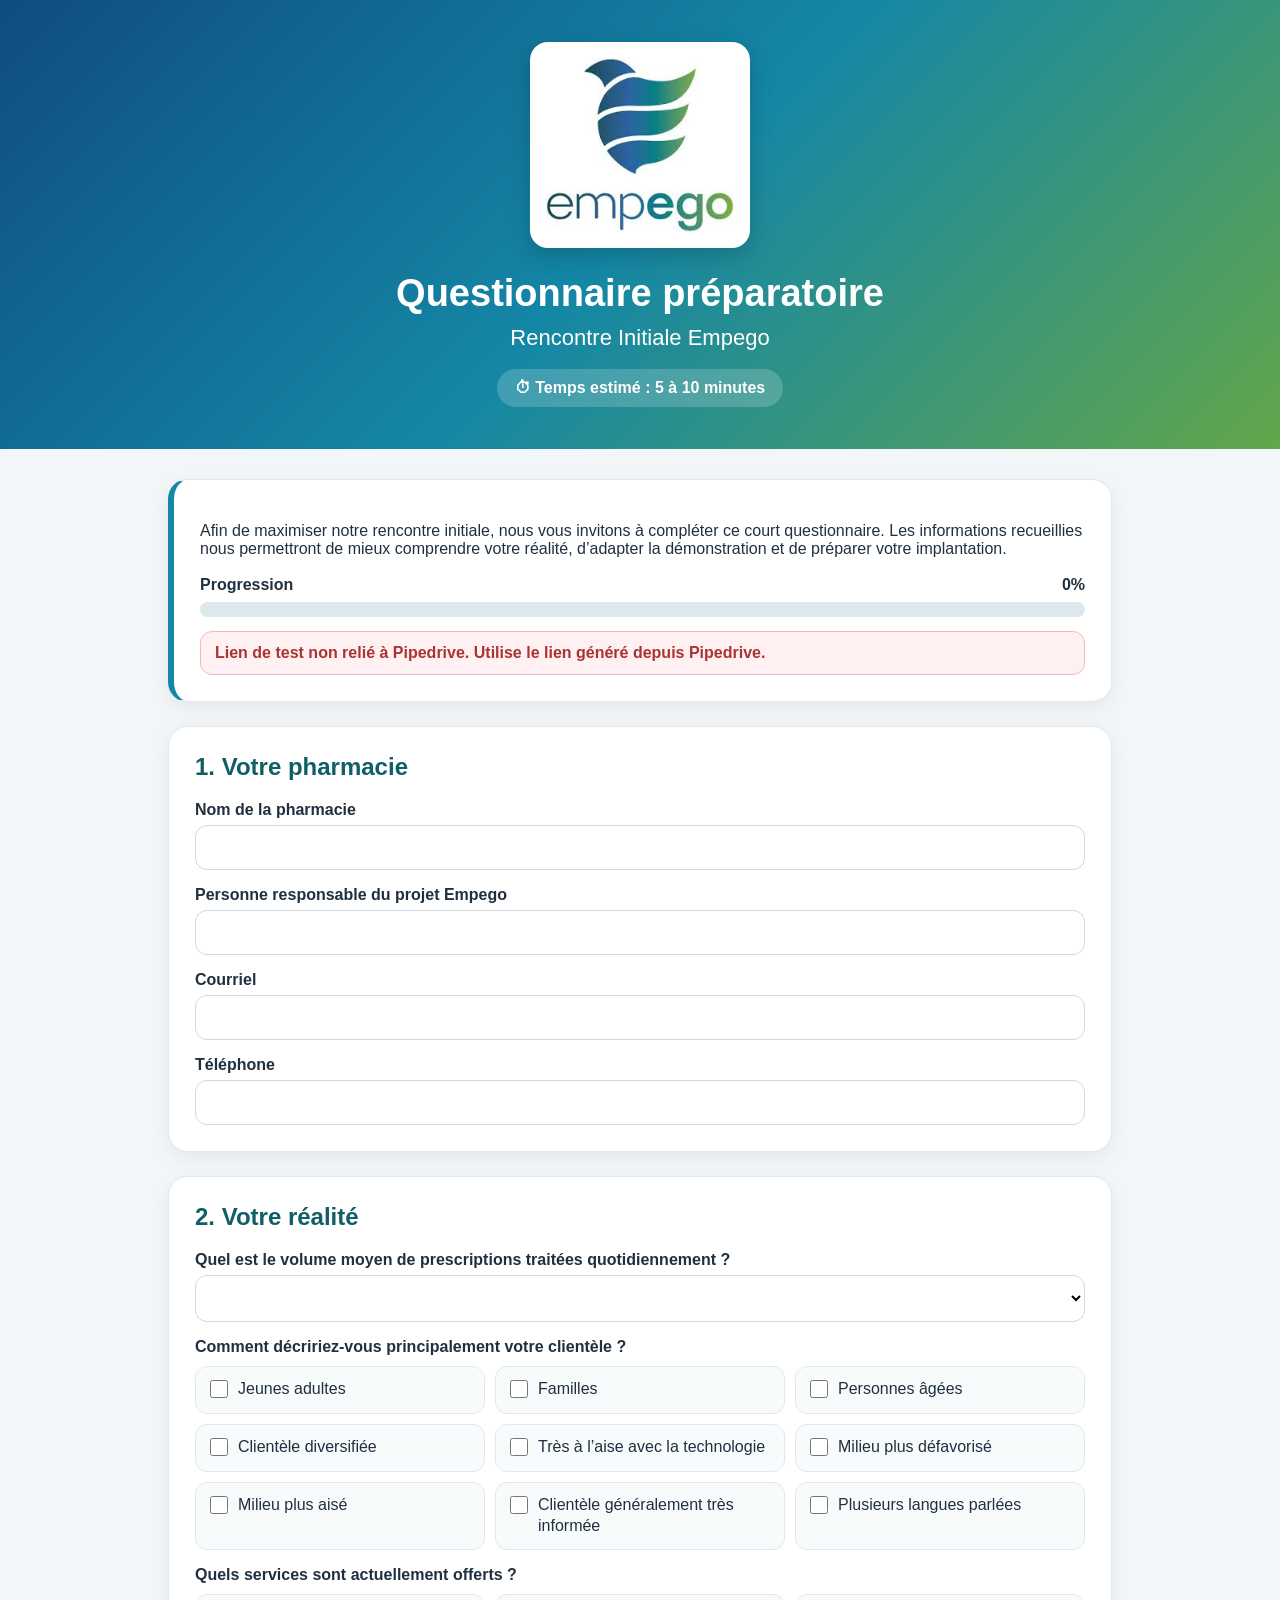
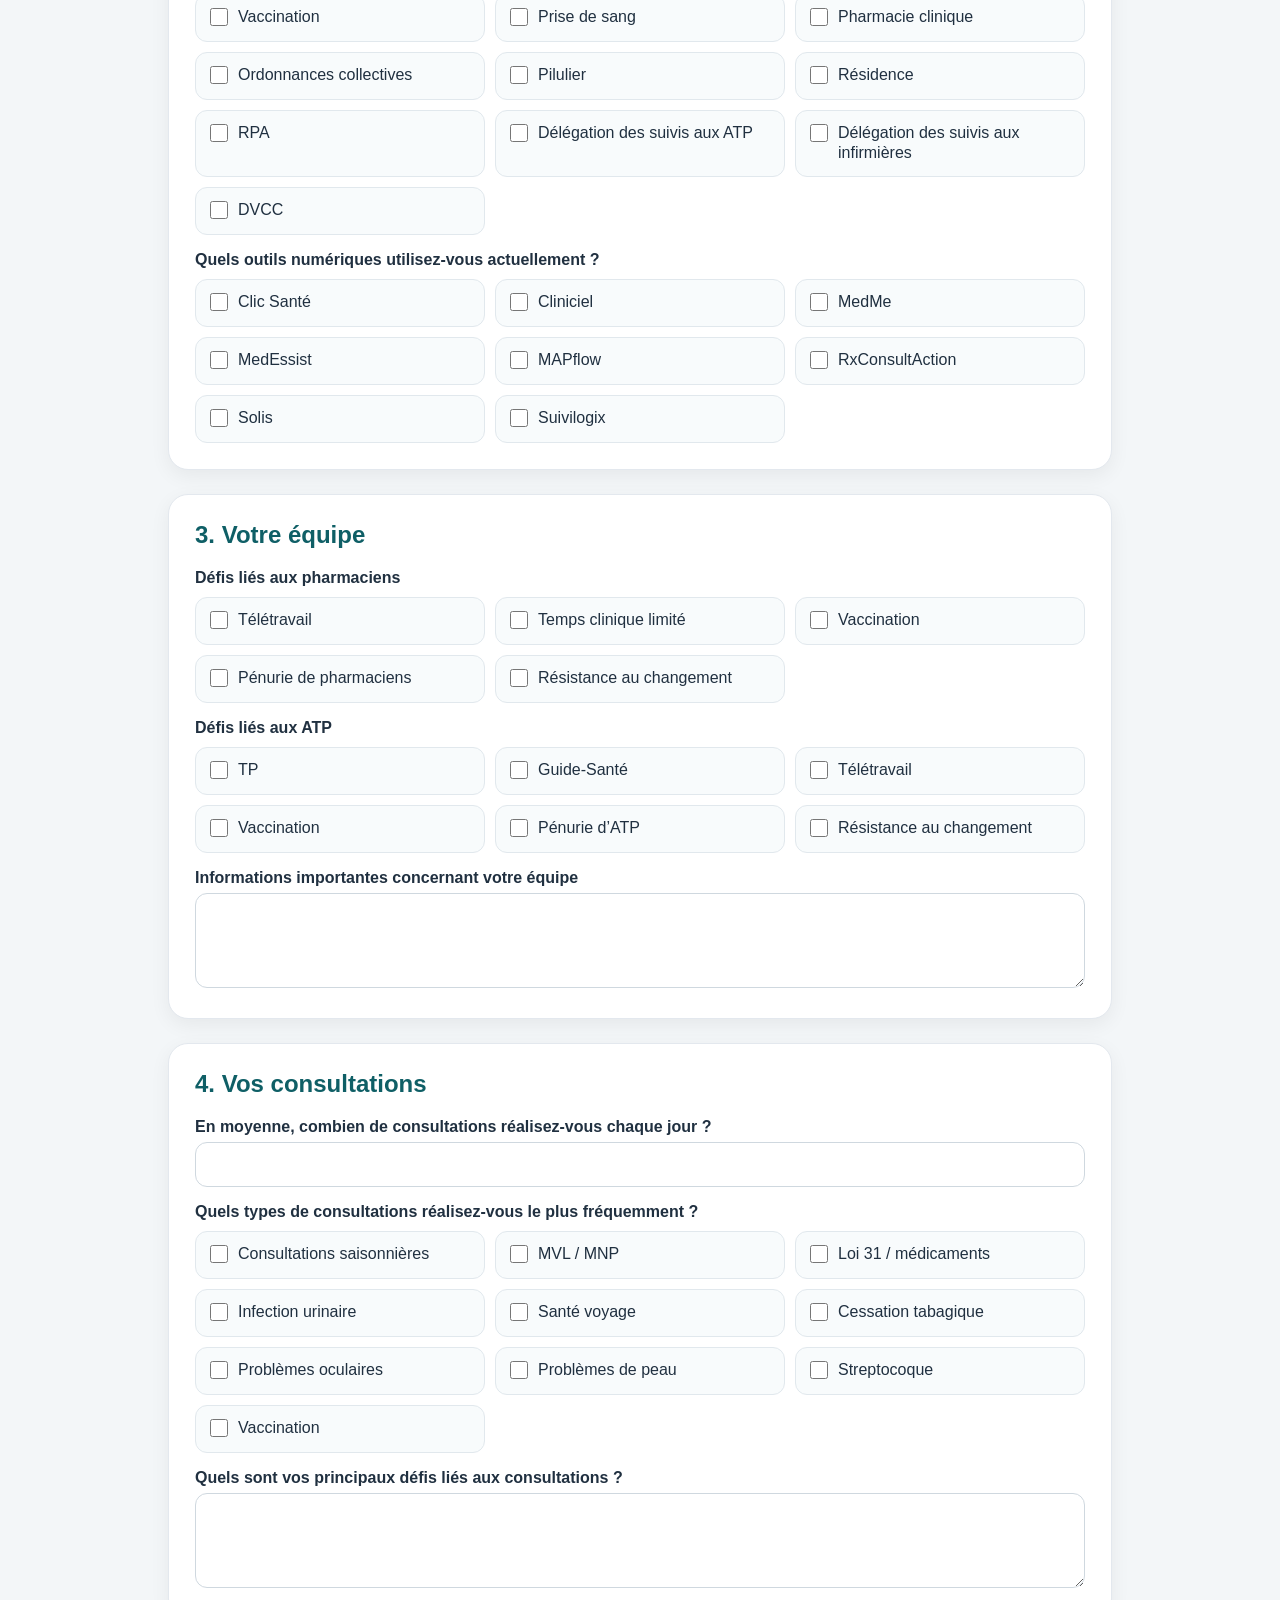
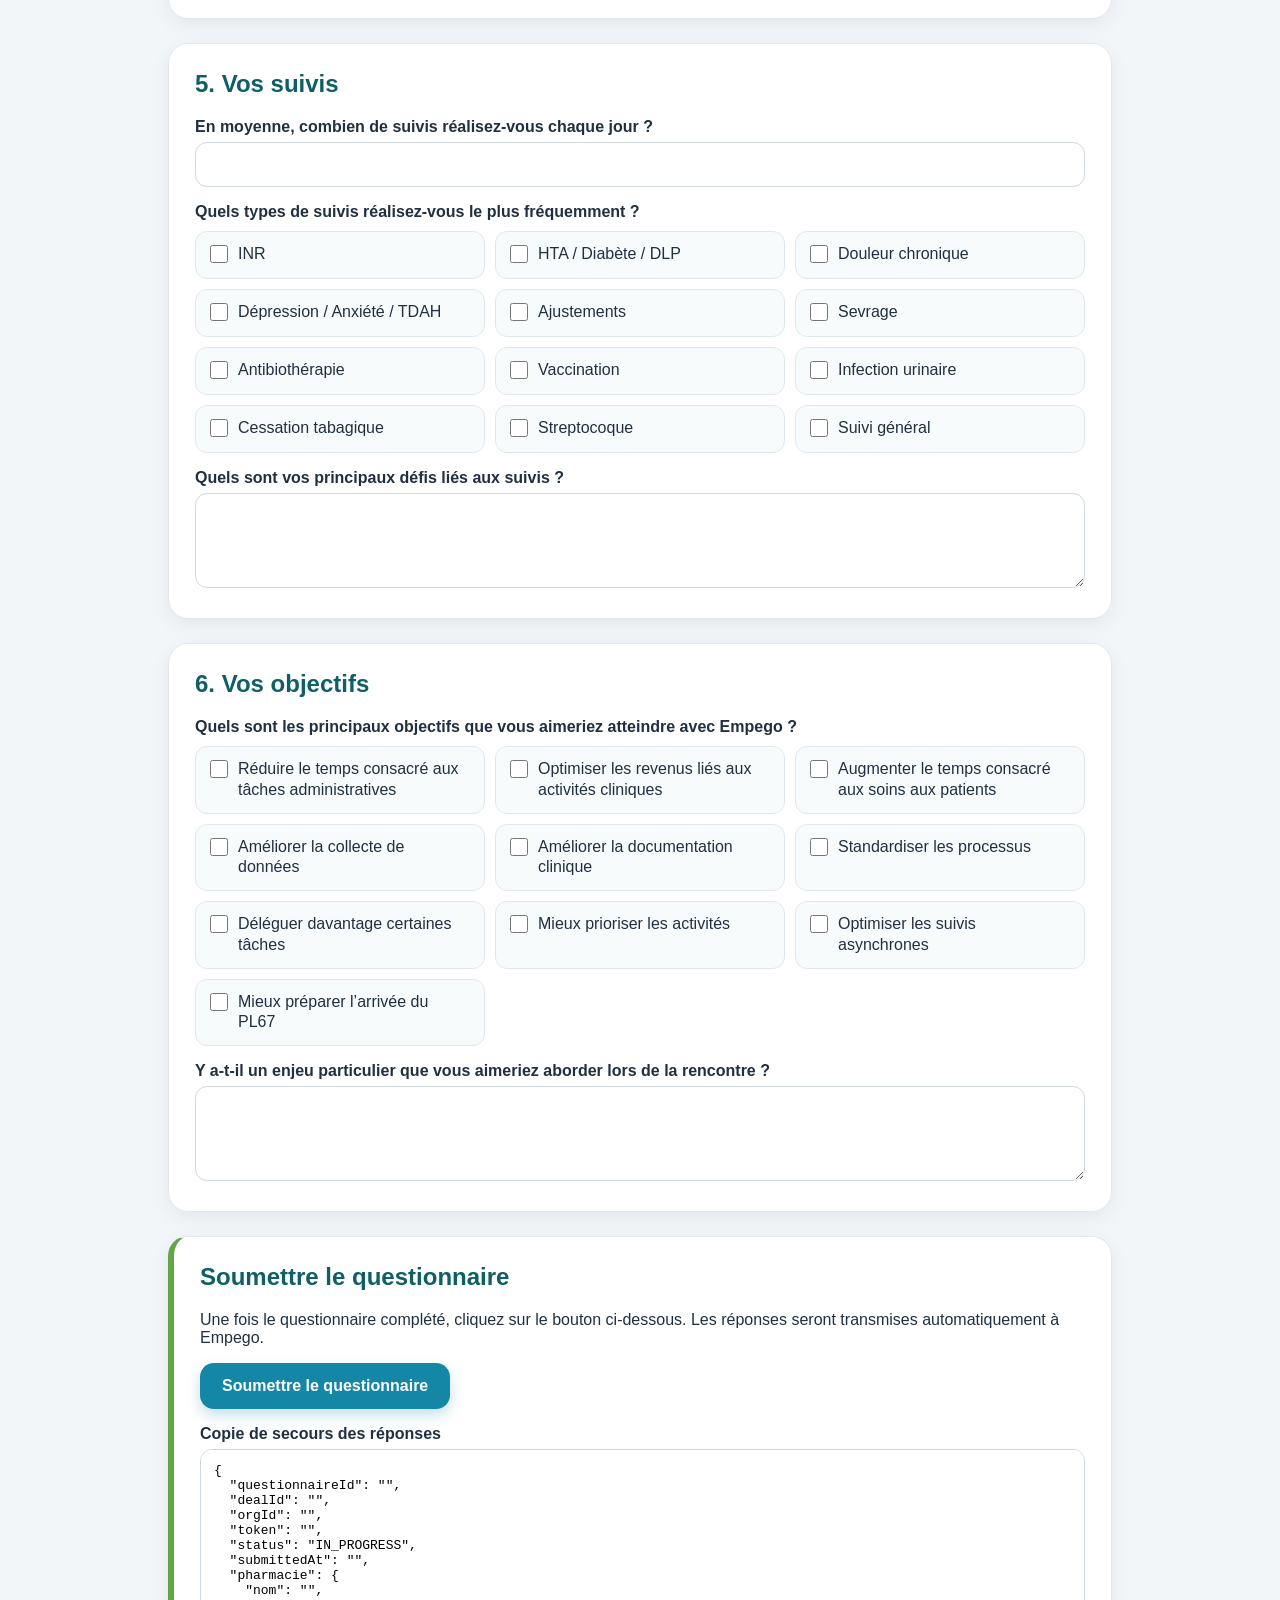
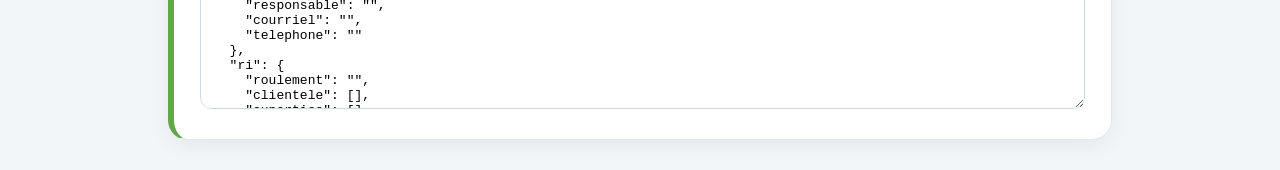
==== index.html @ 38345995 "Version 3 du questionnaire RI" ====
<!DOCTYPE html>
<html lang="fr">
<head>
  <meta charset="UTF-8" />
  <meta name="viewport" content="width=device-width, initial-scale=1.0" />
  <title>Questionnaire préparatoire RI Empego</title>
  <link rel="stylesheet" href="style.css" />
</head>

<body>
<header class="hero">
  <img src="logo-empego.png" alt="Empego" class="logo" />
  <h1>Questionnaire préparatoire</h1>
  <p>Rencontre Initiale Empego</p>
  <div class="badge">⏱ Temps estimé : 5 à 10 minutes</div>
</header>

<main class="container">
  <section class="card intro">
    <p>
      Afin de maximiser notre rencontre initiale, nous vous invitons à compléter ce court questionnaire.
      Les informations recueillies nous permettront de mieux comprendre votre réalité, d’adapter la démonstration
      et de préparer votre implantation.
    </p>

    <div id="pipedriveInfo" class="meta-info"></div>

    <div class="progress-wrap">
      <div class="progress-label">
        <span>Progression</span>
        <span id="progressText">0%</span>
      </div>
      <div class="progress-bar">
        <div id="progressFill"></div>
      </div>
    </div>

    <div id="statusBox" class="status-box">
      Questionnaire prêt.
    </div>
  </section>

  <section class="card" data-section="pharmacie">
    <h2>1. Votre pharmacie</h2>

    <label>Nom de la pharmacie</label>
    <input id="pharmacie_nom" data-required="true" />

    <label>Personne responsable du projet Empego</label>
    <input id="responsable" data-required="true" />

    <label>Courriel</label>
    <input id="courriel" type="email" data-required="true" />

    <label>Téléphone</label>
    <input id="telephone" />
  </section>

  <section class="card" data-section="realite">
    <h2>2. Votre réalité</h2>

    <label>Quel est le volume moyen de prescriptions traitées quotidiennement ?</label>
    <select id="roulement" data-required="true">
      <option></option>
      <option>&lt; 150</option>
      <option>150 - 400</option>
      <option>400 - 700</option>
      <option>700 - 950</option>
      <option>950 - 1200</option>
      <option>&gt; 1200</option>
    </select>

    <label>Comment décririez-vous principalement votre clientèle ?</label>
    <div class="checks" data-name="clientele">
      <label><input type="checkbox" value="Jeune"> Jeunes adultes</label>
      <label><input type="checkbox" value="Famille"> Familles</label>
      <label><input type="checkbox" value="Âgée"> Personnes âgées</label>
      <label><input type="checkbox" value="Variée"> Clientèle diversifiée</label>
      <label><input type="checkbox" value="Techno"> Très à l’aise avec la technologie</label>
      <label><input type="checkbox" value="Défavorisée"> Milieu plus défavorisé</label>
      <label><input type="checkbox" value="Aisée"> Milieu plus aisé</label>
      <label><input type="checkbox" value="Éduquée"> Clientèle généralement très informée</label>
      <label><input type="checkbox" value="Allophone"> Plusieurs langues parlées</label>
    </div>

    <label>Quels services sont actuellement offerts ?</label>
    <div class="checks" data-name="expertise">
      <label><input type="checkbox" value="Vaccination"> Vaccination</label>
      <label><input type="checkbox" value="Prise de sang"> Prise de sang</label>
      <label><input type="checkbox" value="Pharmacie clinique"> Pharmacie clinique</label>
      <label><input type="checkbox" value="Ordonnance collective"> Ordonnances collectives</label>
      <label><input type="checkbox" value="Pilulier"> Pilulier</label>
      <label><input type="checkbox" value="Résidence"> Résidence</label>
      <label><input type="checkbox" value="RPA"> RPA</label>
      <label><input type="checkbox" value="Délégation des suivis aux ATPs"> Délégation des suivis aux ATP</label>
      <label><input type="checkbox" value="Délégation des suivis aux infirmières"> Délégation des suivis aux infirmières</label>
      <label><input type="checkbox" value="DVCC"> DVCC</label>
    </div>

    <label>Quels outils numériques utilisez-vous actuellement ?</label>
    <div class="checks" data-name="saas">
      <label><input type="checkbox" value="Clic Santé"> Clic Santé</label>
      <label><input type="checkbox" value="Cliniciel"> Cliniciel</label>
      <label><input type="checkbox" value="MedMe"> MedMe</label>
      <label><input type="checkbox" value="MedEssist"> MedEssist</label>
      <label><input type="checkbox" value="MAPflow"> MAPflow</label>
      <label><input type="checkbox" value="RxConsultAction"> RxConsultAction</label>
      <label><input type="checkbox" value="Solis"> Solis</label>
      <label><input type="checkbox" value="Suivilogix"> Suivilogix</label>
    </div>
  </section>

  <section class="card" data-section="equipe">
    <h2>3. Votre équipe</h2>

    <label>Défis liés aux pharmaciens</label>
    <div class="checks" data-name="pharmaciens">
      <label><input type="checkbox" value="Télétravail"> Télétravail</label>
      <label><input type="checkbox" value="Temps clinique"> Temps clinique limité</label>
      <label><input type="checkbox" value="Vaccination"> Vaccination</label>
      <label><input type="checkbox" value="Pénurie PH"> Pénurie de pharmaciens</label>
      <label><input type="checkbox" value="Résistance PH"> Résistance au changement</label>
    </div>

    <label>Défis liés aux ATP</label>
    <div class="checks" data-name="atps">
      <label><input type="checkbox" value="TP"> TP</label>
      <label><input type="checkbox" value="Guide-Santé"> Guide-Santé</label>
      <label><input type="checkbox" value="Télétravail"> Télétravail</label>
      <label><input type="checkbox" value="Vaccination"> Vaccination</label>
      <label><input type="checkbox" value="Pénurie ATP"> Pénurie d’ATP</label>
      <label><input type="checkbox" value="Résistance ATP"> Résistance au changement</label>
    </div>

    <label>Informations importantes concernant votre équipe</label>
    <textarea id="notes_equipe"></textarea>
  </section>

  <section class="card" data-section="consultations">
    <h2>4. Vos consultations</h2>

    <label>En moyenne, combien de consultations réalisez-vous chaque jour ?</label>
    <input id="nombre_consultations" type="number" />

    <label>Quels types de consultations réalisez-vous le plus fréquemment ?</label>
    <div class="checks" data-name="consultations_frequentes">
      <label><input type="checkbox" value="Saisonnier"> Consultations saisonnières</label>
      <label><input type="checkbox" value="MVL/MNP"> MVL / MNP</label>
      <label><input type="checkbox" value="Médicaments"> Loi 31 / médicaments</label>
      <label><input type="checkbox" value="Infection urinaire"> Infection urinaire</label>
      <label><input type="checkbox" value="Santé voyage"> Santé voyage</label>
      <label><input type="checkbox" value="Cessation tabagique"> Cessation tabagique</label>
      <label><input type="checkbox" value="Problèmes de yeux"> Problèmes oculaires</label>
      <label><input type="checkbox" value="Problèmes de peau"> Problèmes de peau</label>
      <label><input type="checkbox" value="Streptocoque"> Streptocoque</label>
      <label><input type="checkbox" value="Vaccination"> Vaccination</label>
    </div>

    <label>Quels sont vos principaux défis liés aux consultations ?</label>
    <textarea id="notes_consultation"></textarea>
  </section>

  <section class="card" data-section="suivis">
    <h2>5. Vos suivis</h2>

    <label>En moyenne, combien de suivis réalisez-vous chaque jour ?</label>
    <input id="nombre_suivis" type="number" />

    <label>Quels types de suivis réalisez-vous le plus fréquemment ?</label>
    <div class="checks" data-name="suivis_frequents">
      <label><input type="checkbox" value="INR"> INR</label>
      <label><input type="checkbox" value="HTA/Diabète/DLP"> HTA / Diabète / DLP</label>
      <label><input type="checkbox" value="Douleur chronique"> Douleur chronique</label>
      <label><input type="checkbox" value="Dépression/Anxiété/TDAH"> Dépression / Anxiété / TDAH</label>
      <label><input type="checkbox" value="Ajustements"> Ajustements</label>
      <label><input type="checkbox" value="Sevrage"> Sevrage</label>
      <label><input type="checkbox" value="Antibiotique"> Antibiothérapie</label>
      <label><input type="checkbox" value="Vaccination"> Vaccination</label>
      <label><input type="checkbox" value="Infection urinaire"> Infection urinaire</label>
      <label><input type="checkbox" value="Cessation tabagique"> Cessation tabagique</label>
      <label><input type="checkbox" value="Streptocoque"> Streptocoque</label>
      <label><input type="checkbox" value="Suivi général"> Suivi général</label>
    </div>

    <label>Quels sont vos principaux défis liés aux suivis ?</label>
    <textarea id="notes_suivi"></textarea>
  </section>

  <section class="card" data-section="objectifs">
    <h2>6. Vos objectifs</h2>

    <label>Quels sont les principaux objectifs que vous aimeriez atteindre avec Empego ?</label>
    <div class="checks" data-name="motivations">
      <label><input type="checkbox" value="Sauver du temps"> Réduire le temps consacré aux tâches administratives</label>
      <label><input type="checkbox" value="Facturer plus"> Optimiser les revenus liés aux activités cliniques</label>
      <label><input type="checkbox" value="Faire plus de clinique"> Augmenter le temps consacré aux soins aux patients</label>
      <label><input type="checkbox" value="Meilleure collecte de données"> Améliorer la collecte de données</label>
      <label><input type="checkbox" value="Meilleure documentation"> Améliorer la documentation clinique</label>
      <label><input type="checkbox" value="Standardiser"> Standardiser les processus</label>
      <label><input type="checkbox" value="Déléguer davantage"> Déléguer davantage certaines tâches</label>
      <label><input type="checkbox" value="Trier/prioriser"> Mieux prioriser les activités</label>
      <label><input type="checkbox" value="Suivis asynchrones"> Optimiser les suivis asynchrones</label>
      <label><input type="checkbox" value="PL67"> Mieux préparer l’arrivée du PL67</label>
    </div>

    <label>Y a-t-il un enjeu particulier que vous aimeriez aborder lors de la rencontre ?</label>
    <textarea id="notes_roulement"></textarea>
  </section>

  <section class="card submit-card">
    <h2>Soumettre le questionnaire</h2>

    <p>
      Une fois le questionnaire complété, cliquez sur le bouton ci-dessous.
      Les réponses seront transmises automatiquement à Empego.
    </p>

    <button id="submitBtn" type="button">Soumettre le questionnaire</button>

    <label>Copie de secours des réponses</label>
    <textarea id="jsonOutput" readonly></textarea>
  </section>
</main>

<script src="app.js"></script>
</body>
</html>
---- style.css ----
:root {
  --blue: #0f4c81;
  --teal: #1487a6;
  --green: #63a64a;
  --dark: #203040;
  --muted: #607080;
  --bg: #f3f6f8;
  --card: #ffffff;
  --border: #e3e8ee;
  --success: #226b2f;
  --danger: #a33;
}

* {
  box-sizing: border-box;
}

body {
  margin: 0;
  font-family: Arial, sans-serif;
  background: var(--bg);
  color: var(--dark);
}

.hero {
  background: linear-gradient(135deg, var(--blue), var(--teal), var(--green));
  color: white;
  text-align: center;
  padding: 42px 20px;
}

.logo {
  width: 220px;
  background: white;
  padding: 16px;
  border-radius: 18px;
  margin-bottom: 20px;
  box-shadow: 0 8px 24px rgba(0,0,0,.18);
}

.hero h1 {
  margin: 0;
  font-size: 38px;
  font-weight: 800;
}

.hero p {
  font-size: 22px;
  margin: 10px 0 0;
}

.badge {
  display: inline-block;
  margin-top: 18px;
  padding: 10px 18px;
  border-radius: 30px;
  background: rgba(255,255,255,.18);
  font-weight: 700;
}

.container {
  max-width: 980px;
  margin: 30px auto;
  padding: 0 18px;
}

.card {
  background: white;
  border-radius: 20px;
  padding: 26px;
  margin-bottom: 24px;
  box-shadow: 0 6px 20px rgba(0,0,0,.06);
  border: 1px solid var(--border);
}

.intro {
  position: sticky;
  top: 0;
  z-index: 10;
  border-left: 6px solid var(--teal);
  backdrop-filter: blur(8px);
}

h2 {
  margin-top: 0;
  color: #0f5f66;
  font-size: 24px;
}

label {
  font-weight: 700;
  display: block;
  margin-top: 16px;
  margin-bottom: 6px;
}

input,
select,
textarea {
  width: 100%;
  padding: 13px;
  border: 1px solid #cfd8df;
  border-radius: 12px;
  font-size: 15px;
  background: white;
}

input:focus,
select:focus,
textarea:focus {
  outline: none;
  border-color: var(--teal);
  box-shadow: 0 0 0 3px rgba(20,135,166,.15);
}

textarea {
  min-height: 95px;
  resize: vertical;
}

.checks {
  display: grid;
  grid-template-columns: repeat(auto-fit, minmax(240px, 1fr));
  gap: 10px;
  margin-top: 10px;
}

.checks label {
  margin: 0;
  font-weight: 500;
  background: #f8fbfc;
  border: 1px solid #e1e8ed;
  padding: 12px 14px;
  border-radius: 12px;
  cursor: pointer;
  display: flex;
  align-items: flex-start;
  gap: 10px;
  min-height: 48px;
  line-height: 1.3;
  transition: .15s ease;
}

.checks label:hover {
  border-color: var(--teal);
  background: #f1fafc;
}

.checks input {
  width: 18px;
  height: 18px;
  margin: 1px 0 0 0;
  flex: 0 0 18px;
}

button {
  background: var(--teal);
  color: white;
  border: none;
  border-radius: 14px;
  padding: 14px 22px;
  font-weight: 800;
  cursor: pointer;
  font-size: 16px;
  box-shadow: 0 6px 14px rgba(20,135,166,.25);
}

button:hover {
  background: var(--blue);
}

button:disabled {
  opacity: .6;
  cursor: not-allowed;
}

.meta-info {
  font-size: 13px;
  color: var(--muted);
  margin-top: 10px;
}

.progress-wrap {
  margin-top: 18px;
}

.progress-label {
  display: flex;
  justify-content: space-between;
  font-weight: 800;
  margin-bottom: 8px;
}

.progress-bar {
  width: 100%;
  height: 15px;
  background: #dde8ec;
  border-radius: 999px;
  overflow: hidden;
}

#progressFill {
  height: 100%;
  width: 0%;
  background: linear-gradient(90deg, var(--teal), var(--green));
  transition: width .25s ease;
}

.status-box {
  margin-top: 14px;
  padding: 12px 14px;
  border-radius: 12px;
  background: #edf7f9;
  border: 1px solid #c8e8ee;
  color: #0f5f66;
  font-weight: 700;
}

.status-box.success {
  background: #eefaf0;
  border-color: #bfe6c5;
  color: var(--success);
}

.status-box.error {
  background: #fff1f1;
  border-color: #f2b8b8;
  color: var(--danger);
}

#jsonOutput {
  min-height: 260px;
  font-family: monospace;
  font-size: 13px;
}

.submit-card {
  border-left: 6px solid var(--green);
}

input.invalid,
select.invalid,
textarea.invalid {
  border-color: #d44;
  background: #fff8f8;
}

@media (max-width: 700px) {
  .hero h1 {
    font-size: 28px;
  }

  .hero p {
    font-size: 18px;
  }

  .logo {
    width: 170px;
  }

  .card {
    padding: 18px;
  }

  .checks {
    grid-template-columns: 1fr;
  }

  .intro {
    position: static;
  }
}
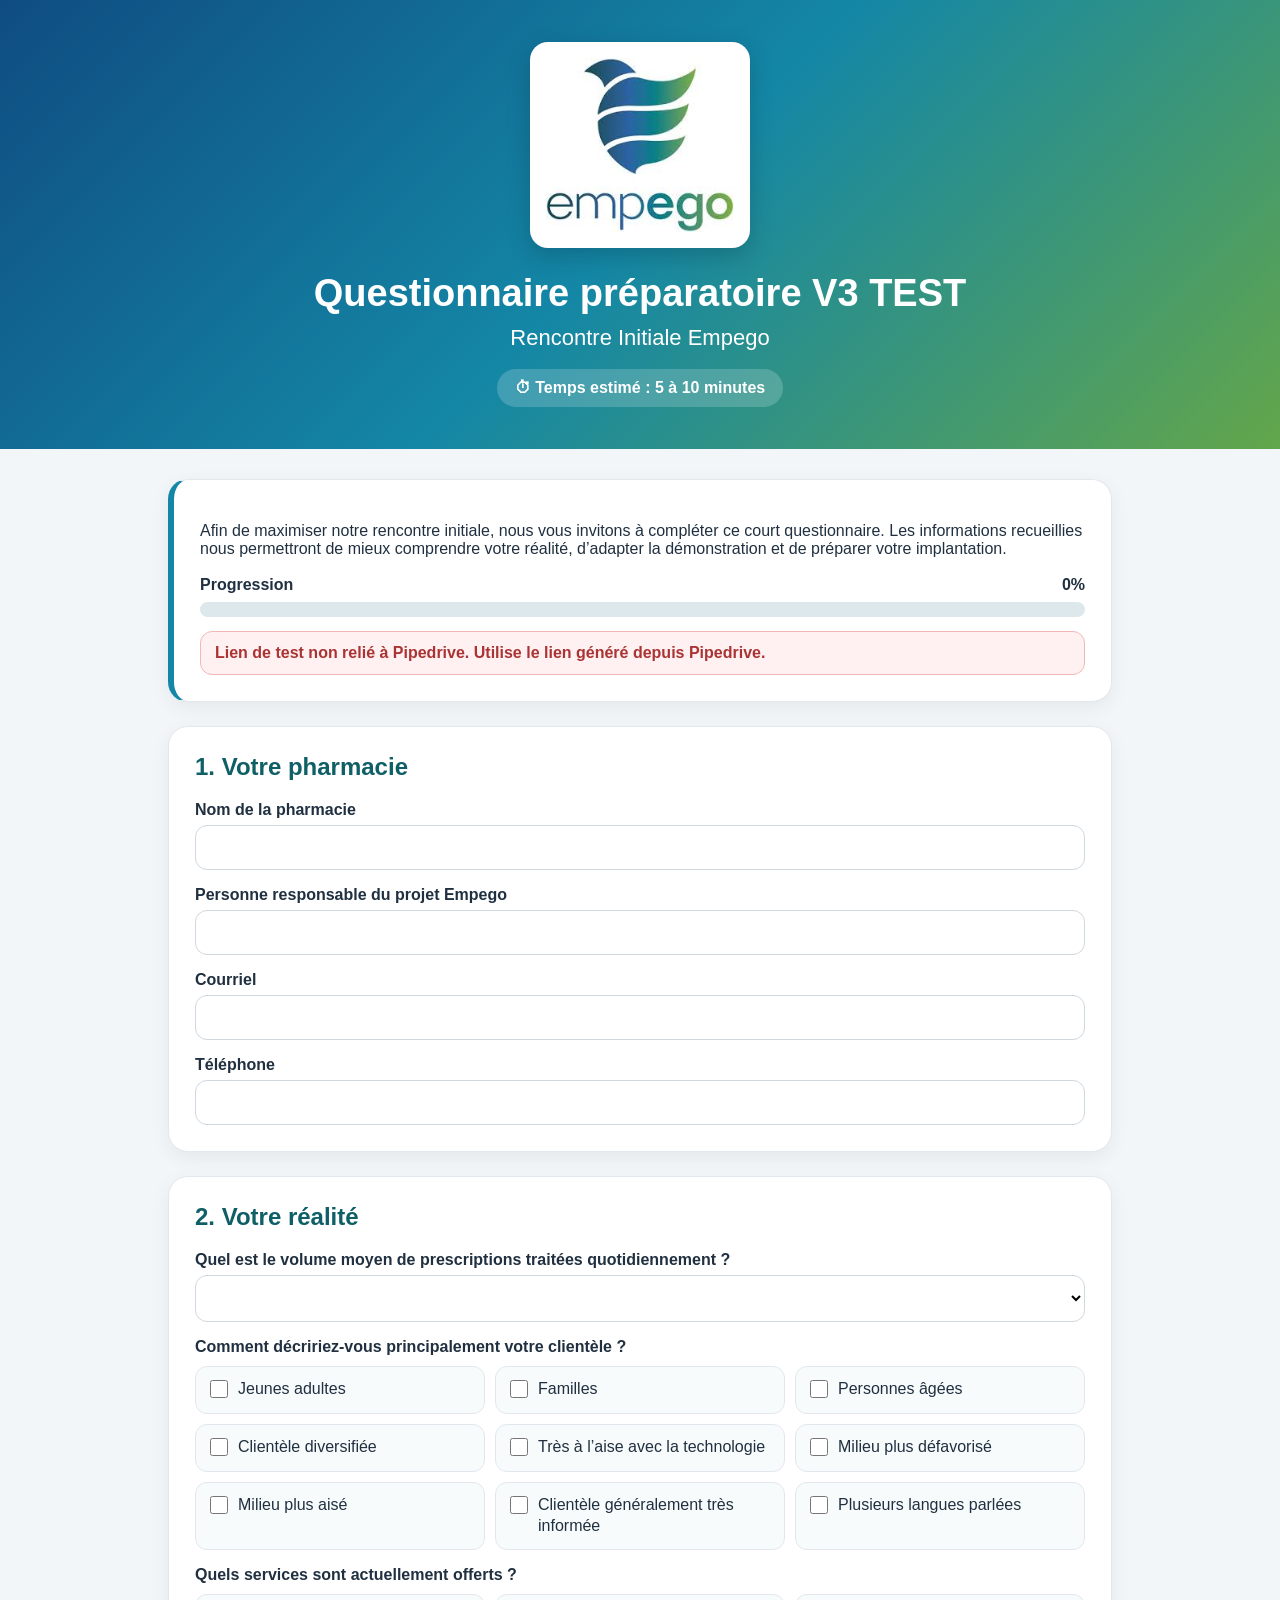
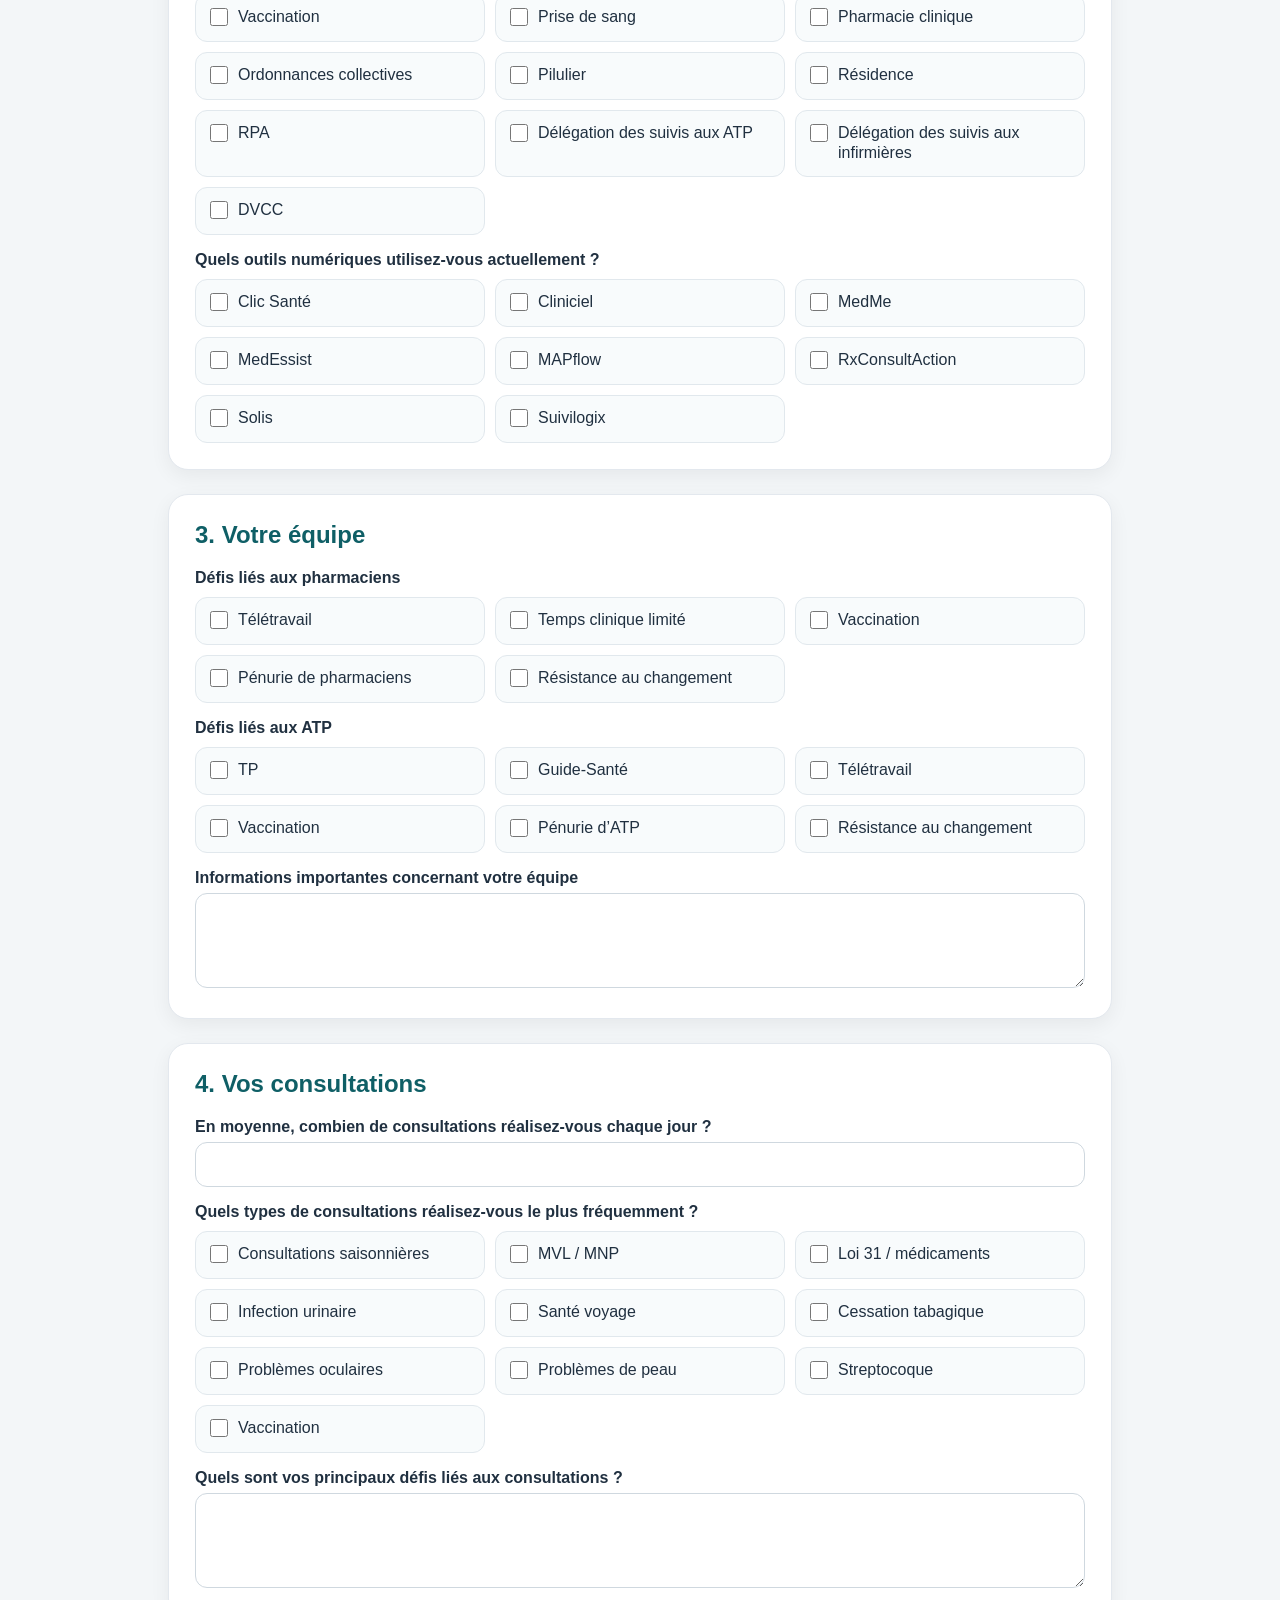
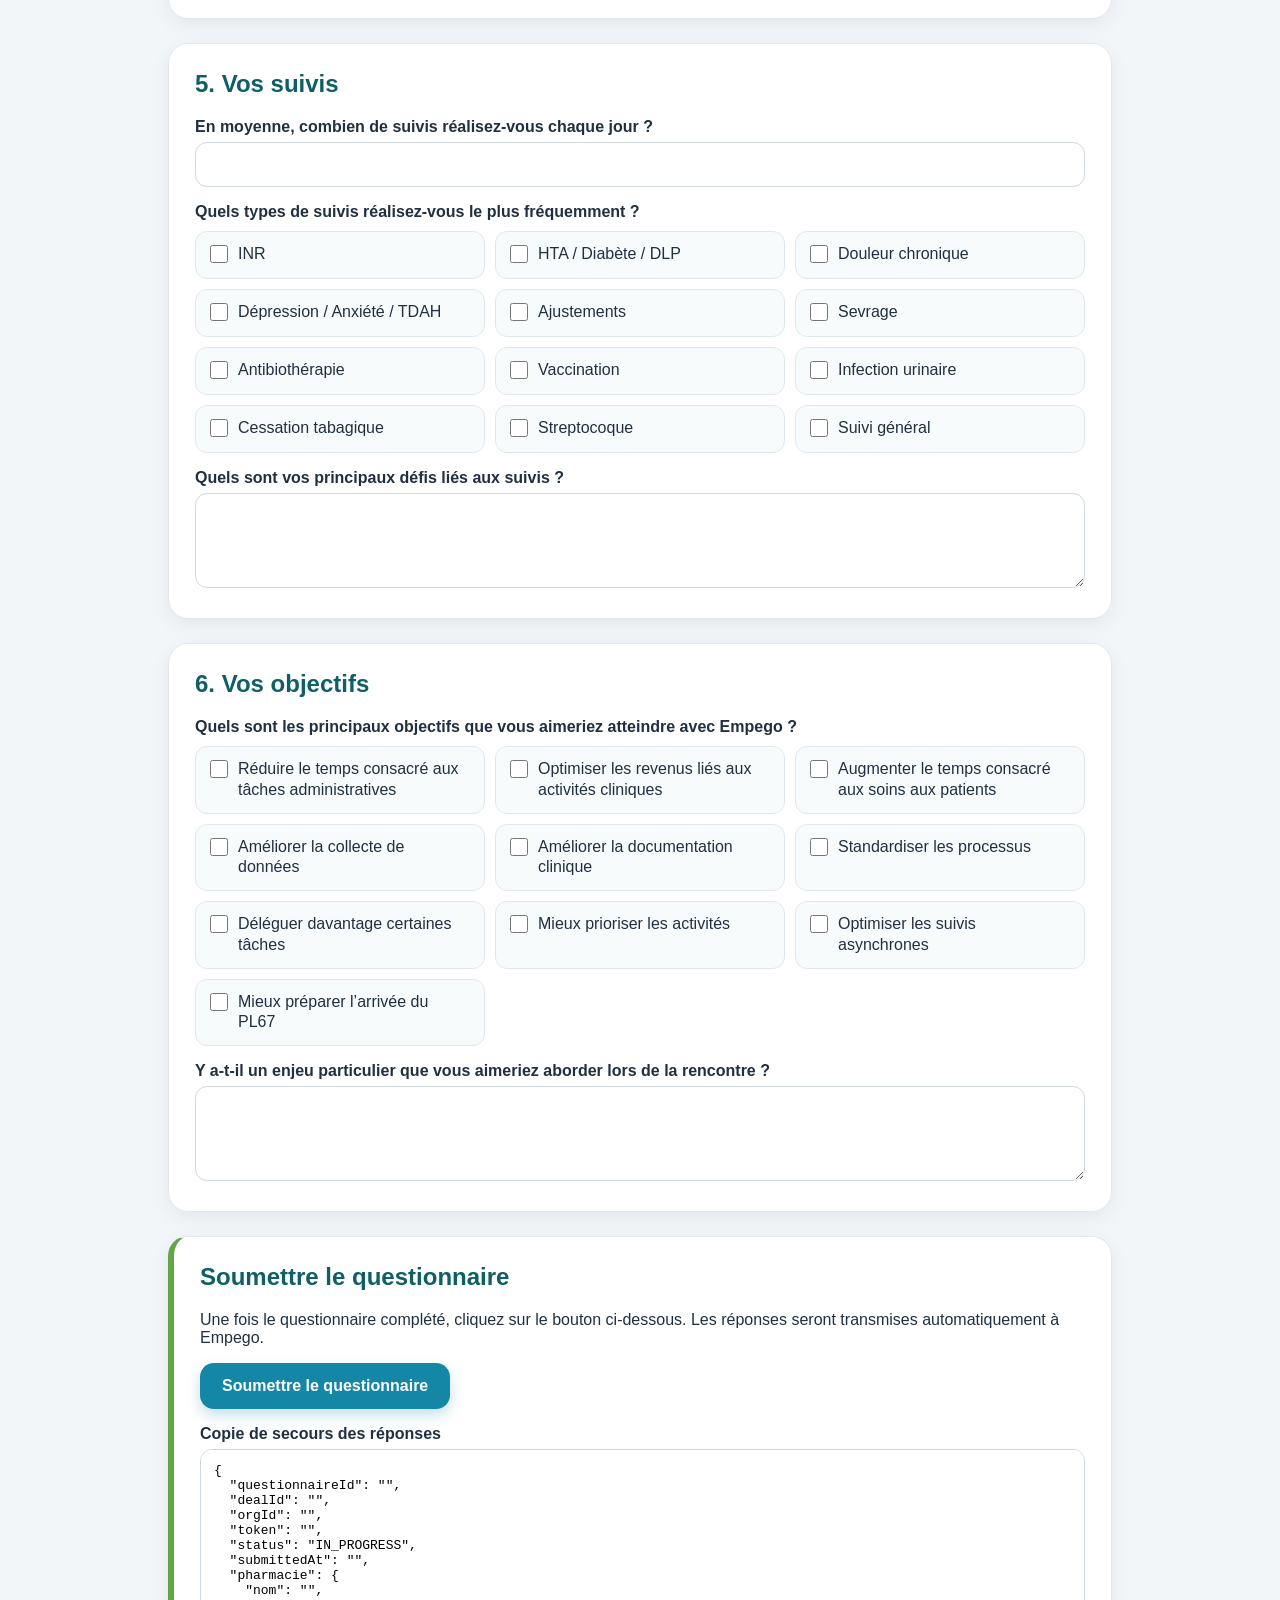
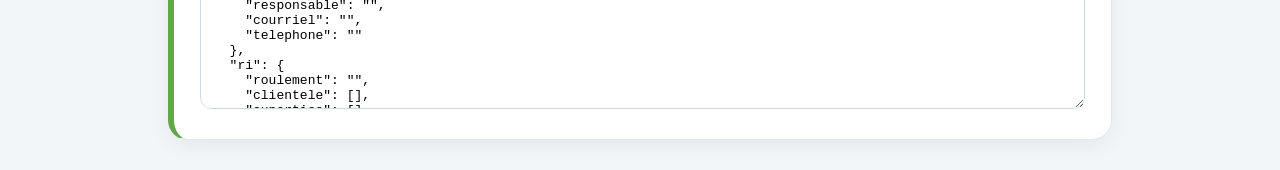
==== commit 7d854e47: "Update header title to 'Questionnaire préparatoire V3 TEST'" ====
--- a/index.html
+++ b/index.html
@@ -10,7 +10,7 @@
 <body>
 <header class="hero">
   <img src="logo-empego.png" alt="Empego" class="logo" />
-  <h1>Questionnaire préparatoire</h1>
+  <h1>Questionnaire préparatoire V3 TEST</h1>
   <p>Rencontre Initiale Empego</p>
   <div class="badge">⏱ Temps estimé : 5 à 10 minutes</div>
 </header>
@@ -224,4 +224,4 @@
 
 <script src="app.js"></script>
 </body>
-</html>+</html>
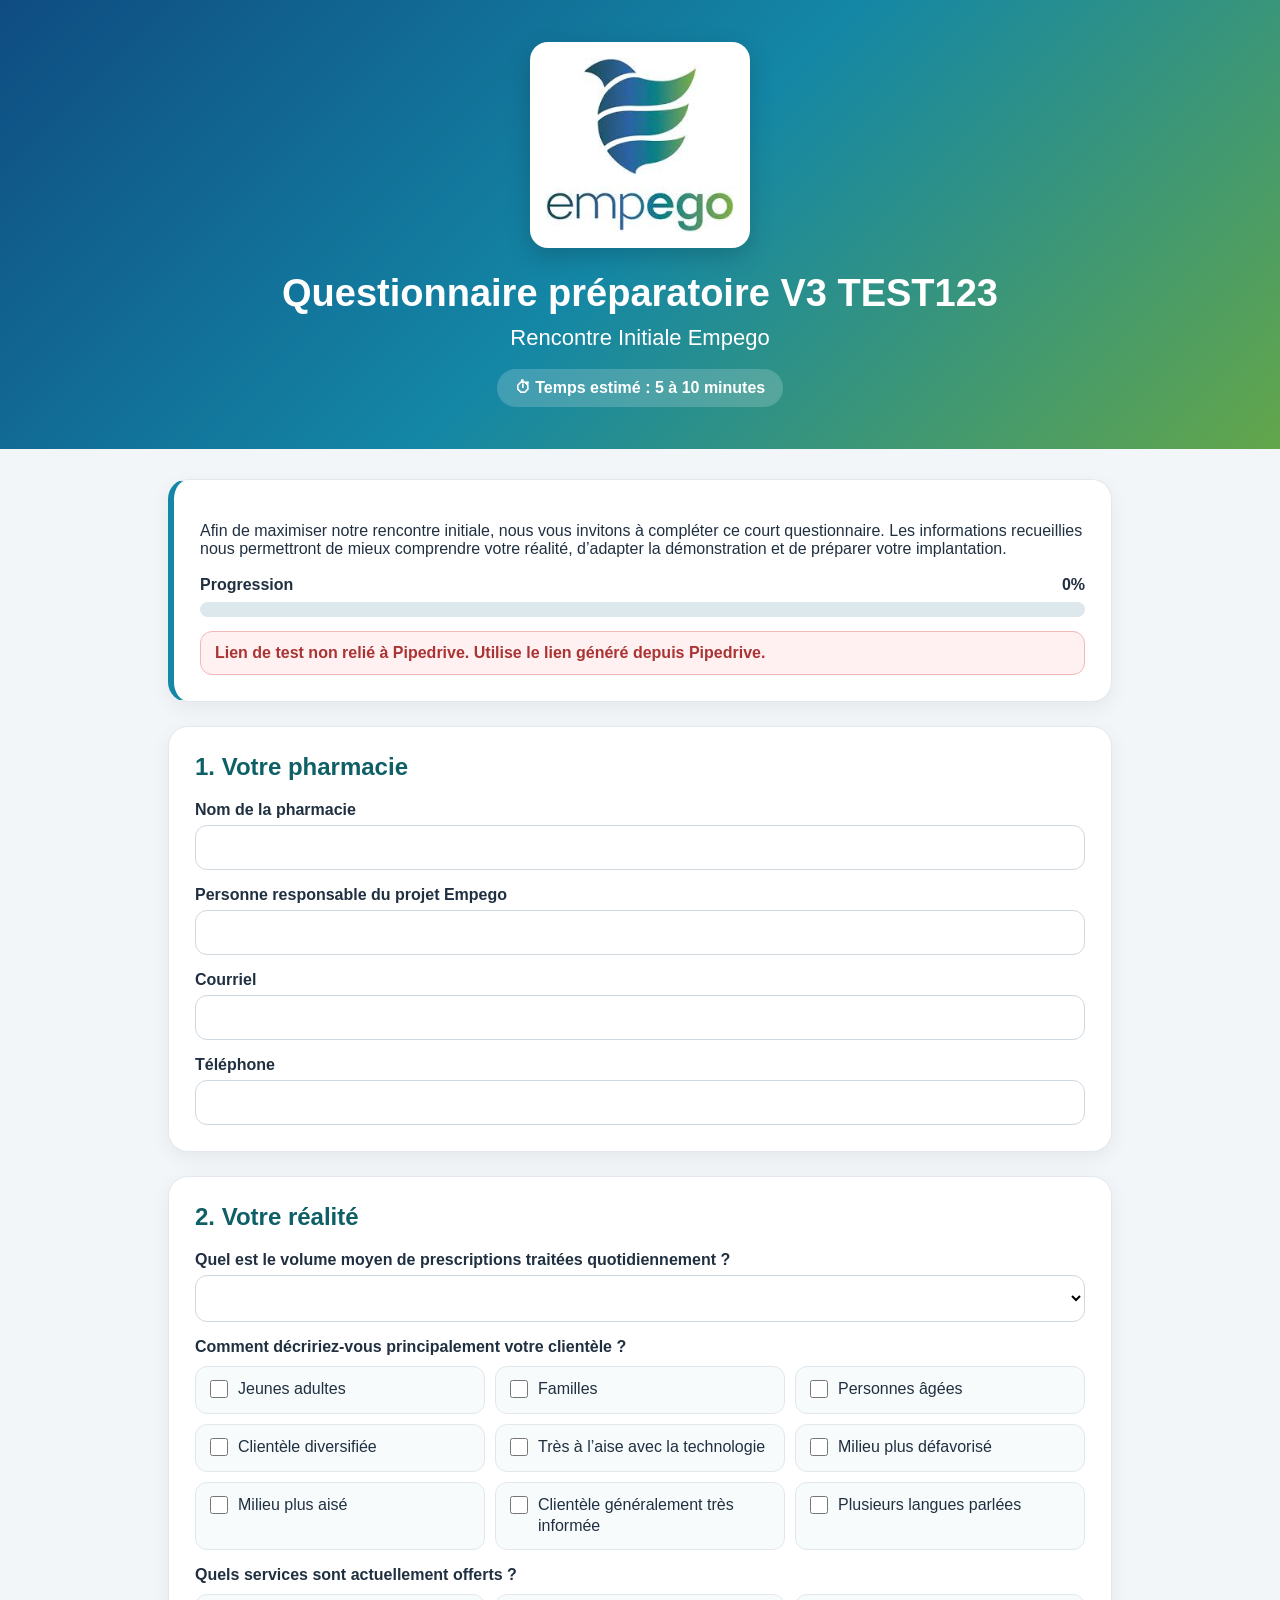
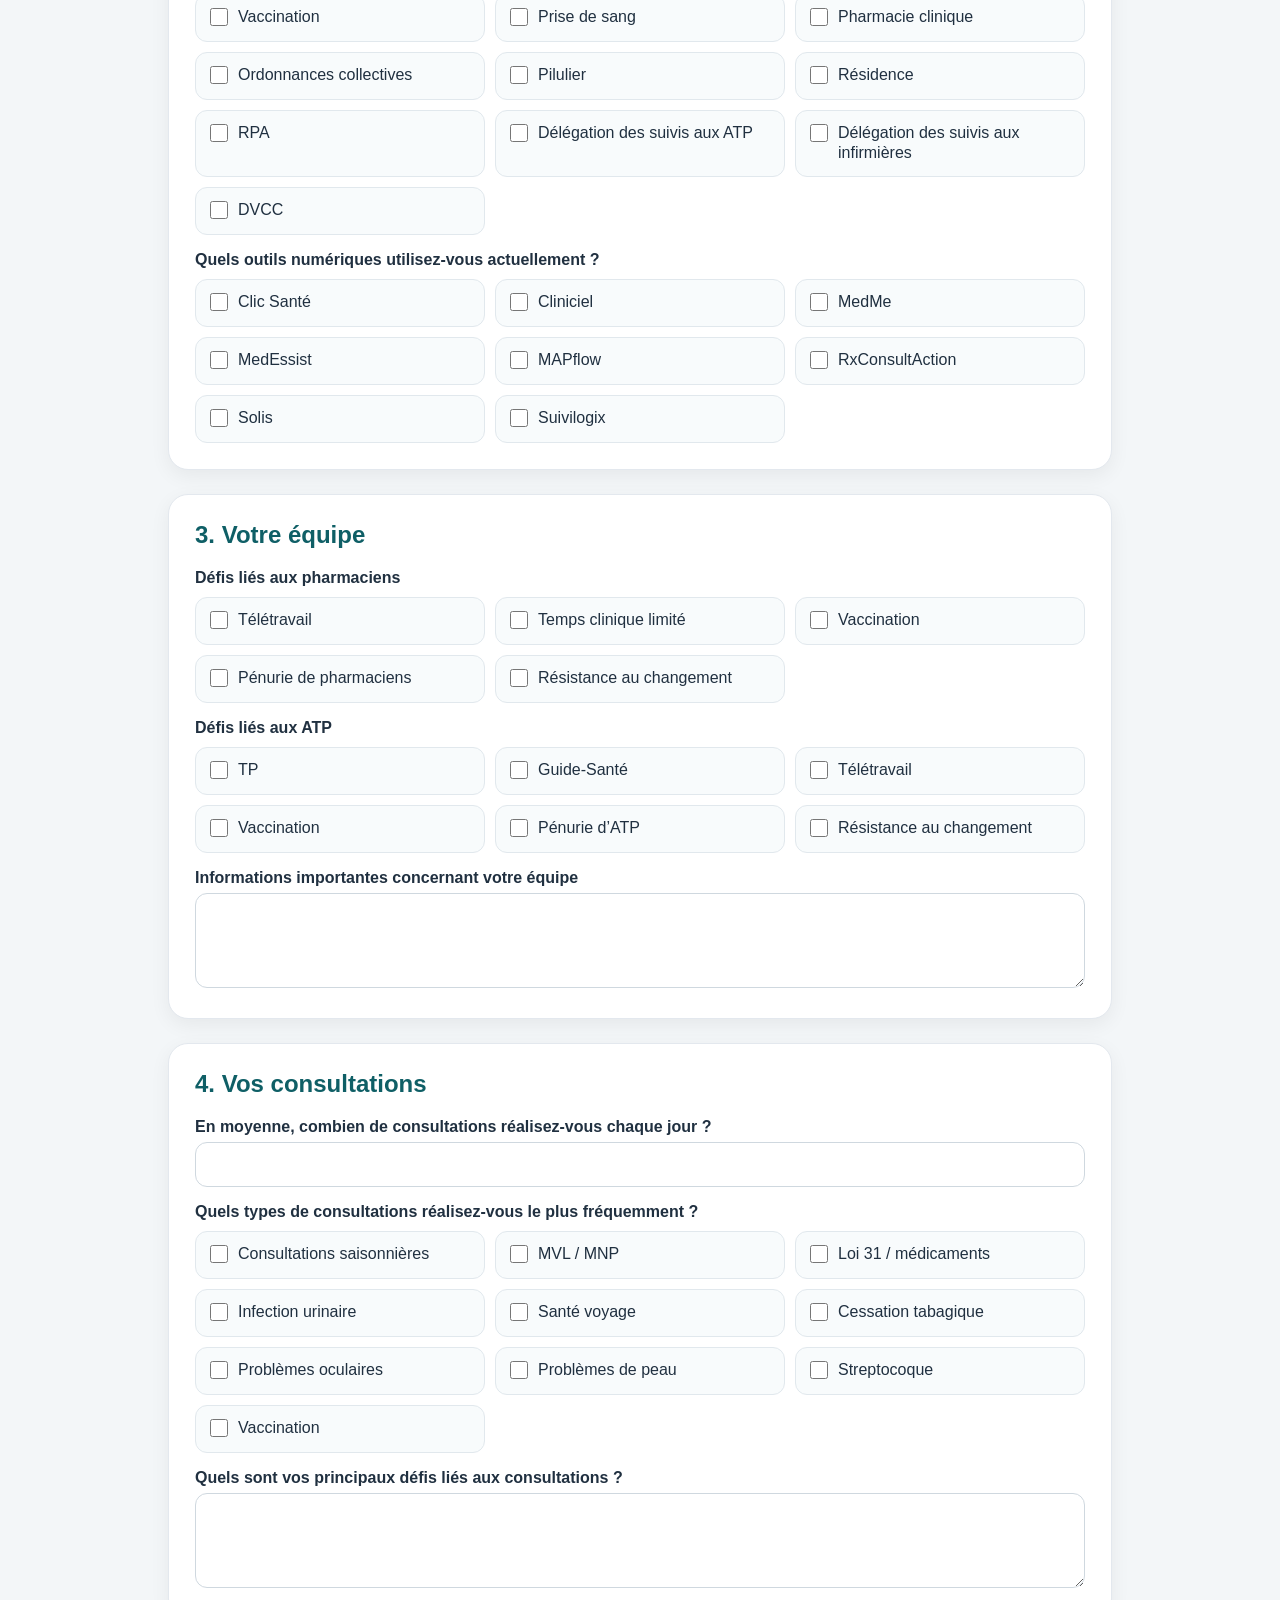
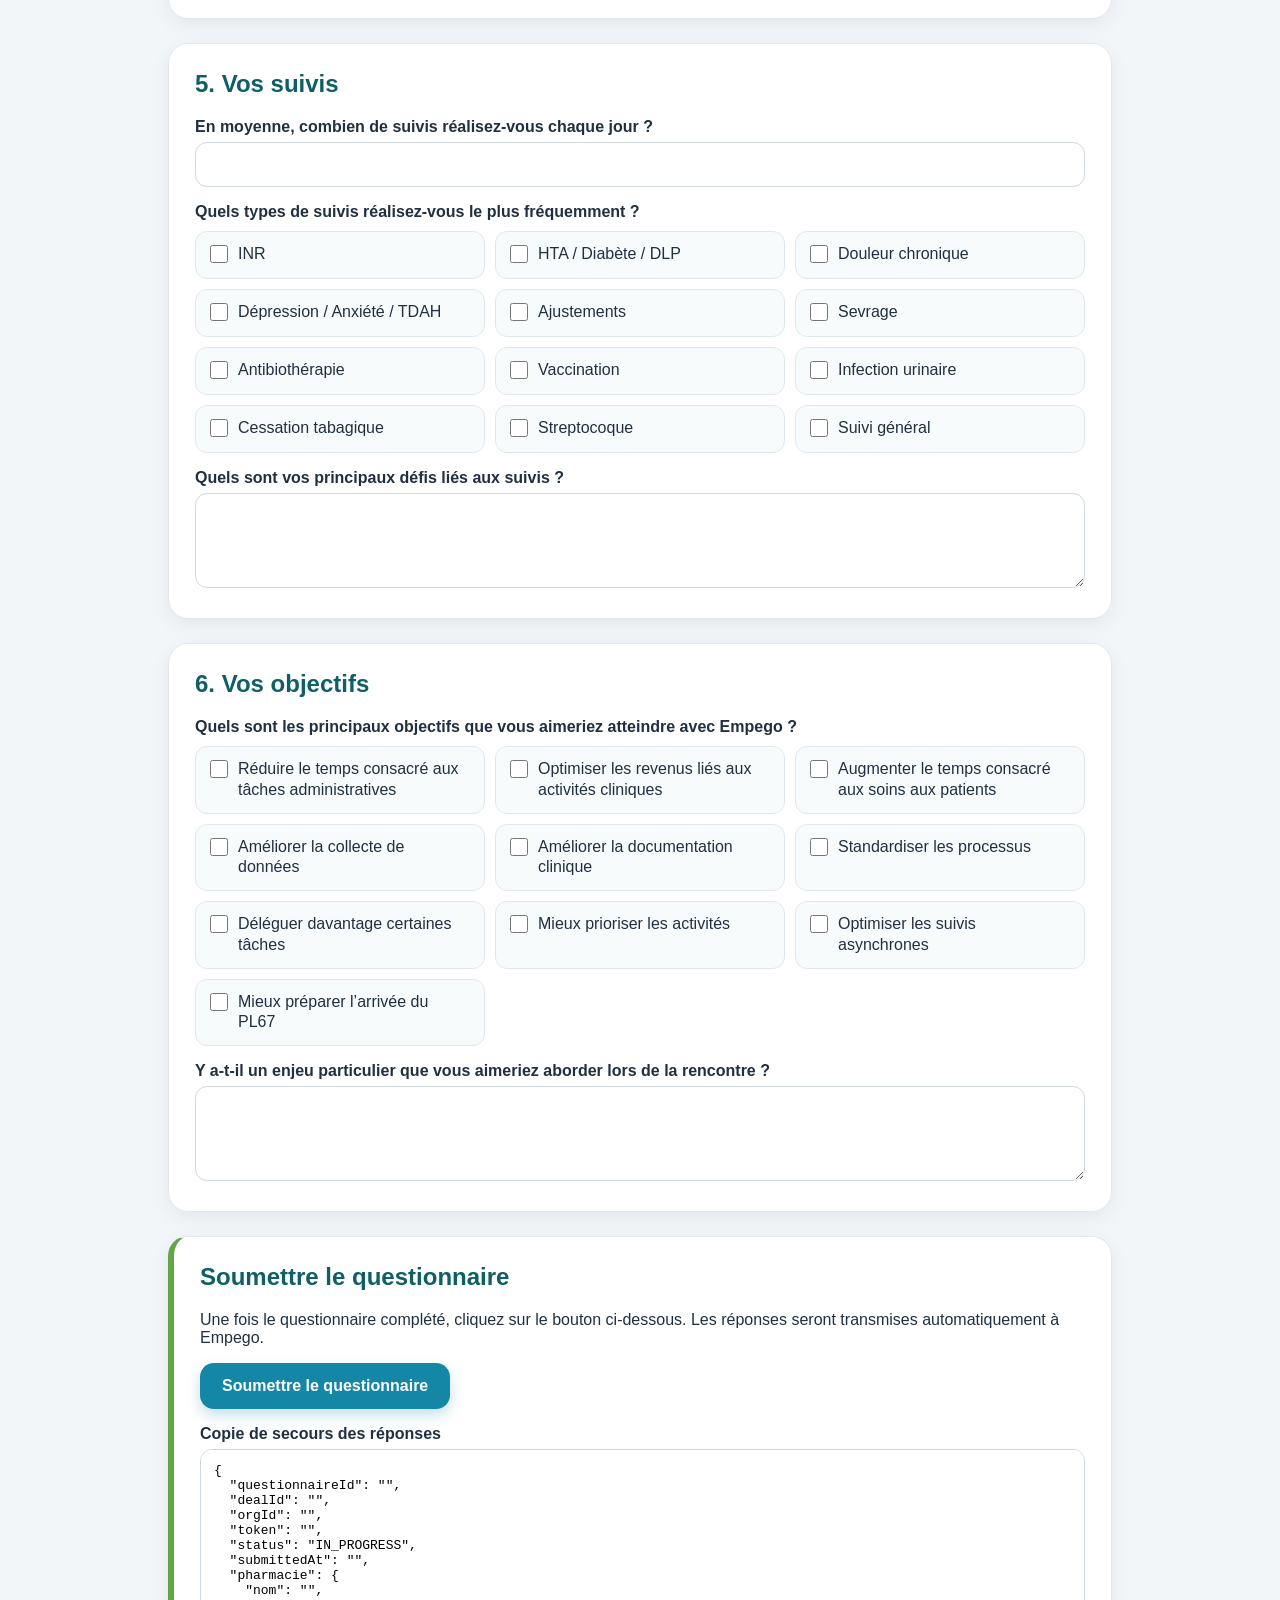
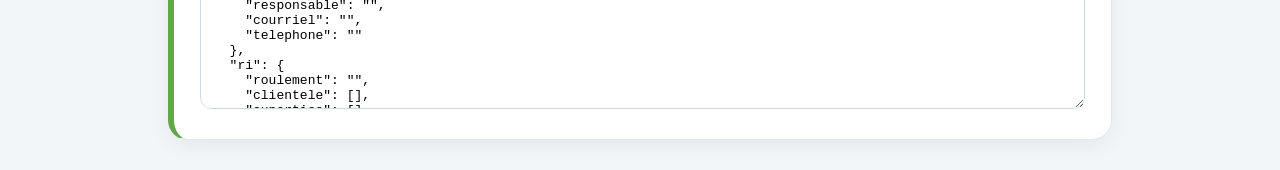
==== commit d7498b53: "Update index.html" ====
--- a/index.html
+++ b/index.html
@@ -10,7 +10,7 @@
 <body>
 <header class="hero">
   <img src="logo-empego.png" alt="Empego" class="logo" />
-  <h1>Questionnaire préparatoire V3 TEST</h1>
+  <h1>Questionnaire préparatoire V3 TEST123</h1>
   <p>Rencontre Initiale Empego</p>
   <div class="badge">⏱ Temps estimé : 5 à 10 minutes</div>
 </header>
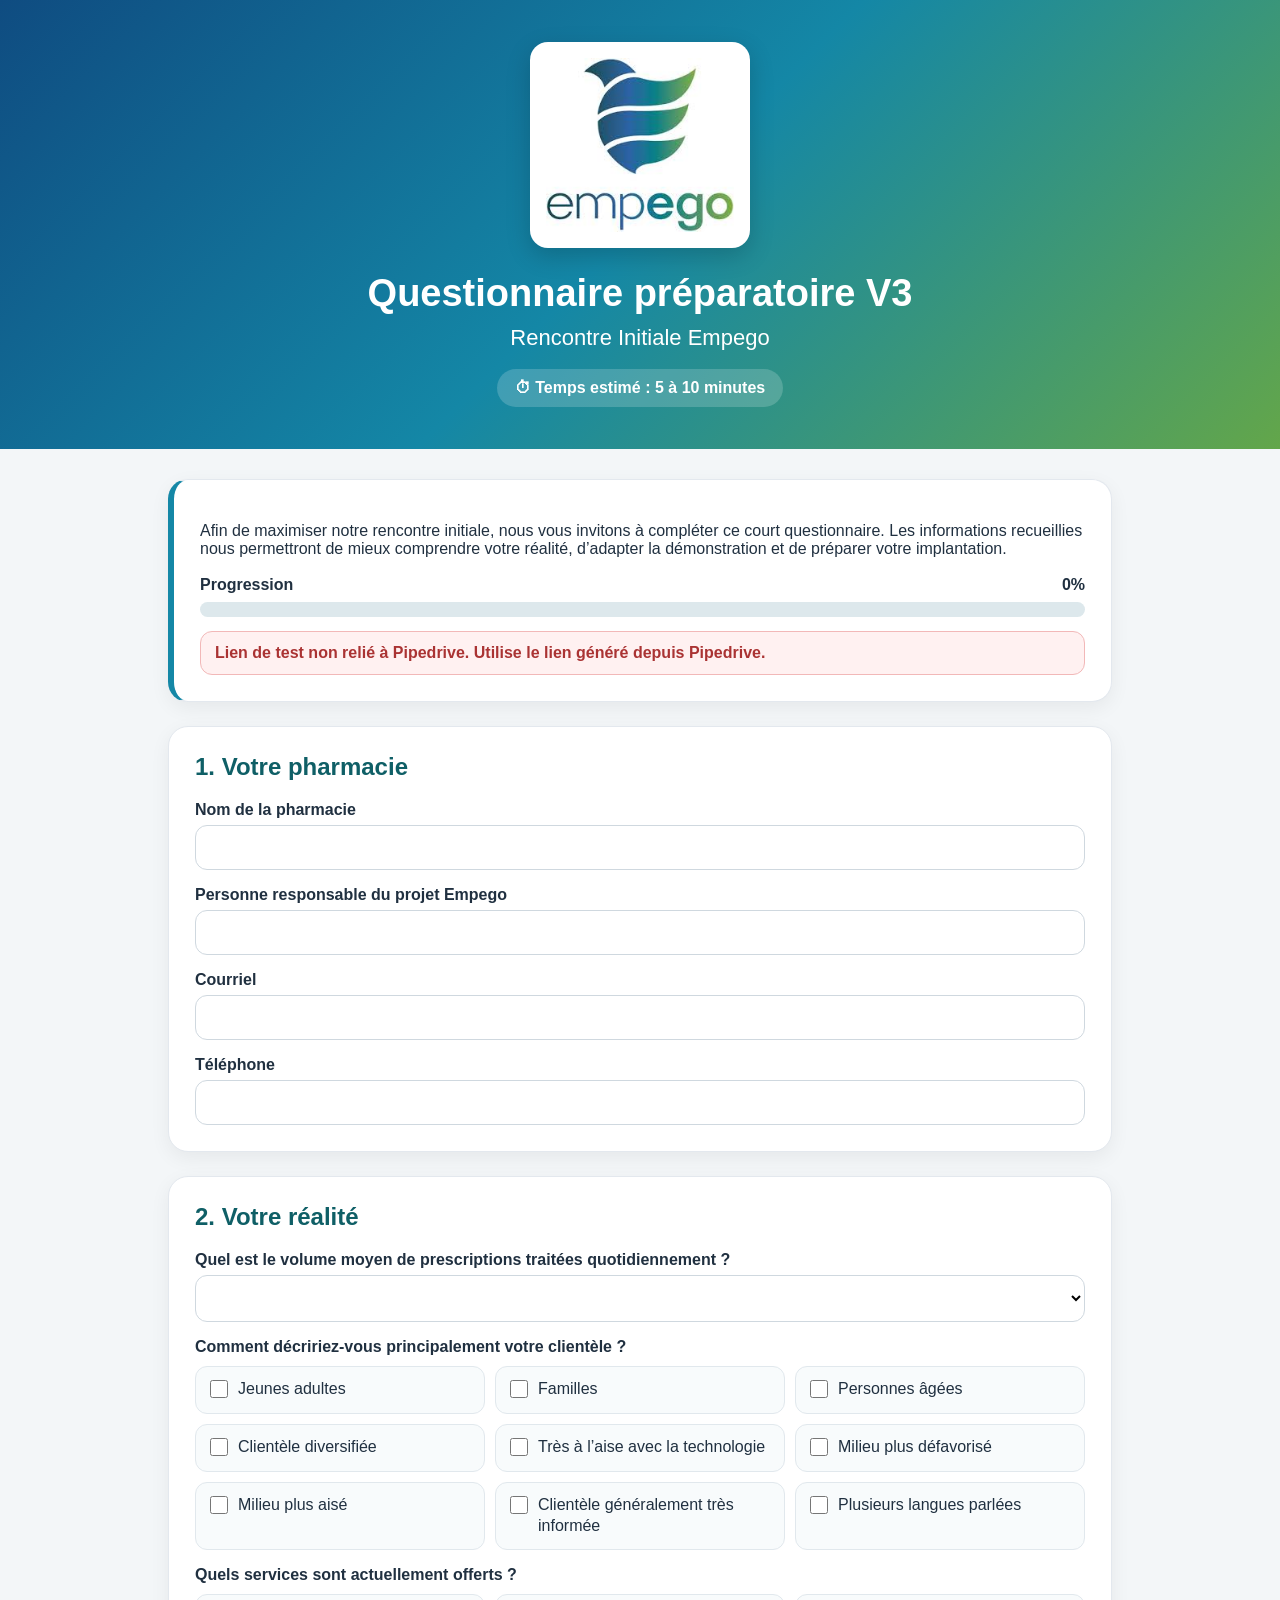
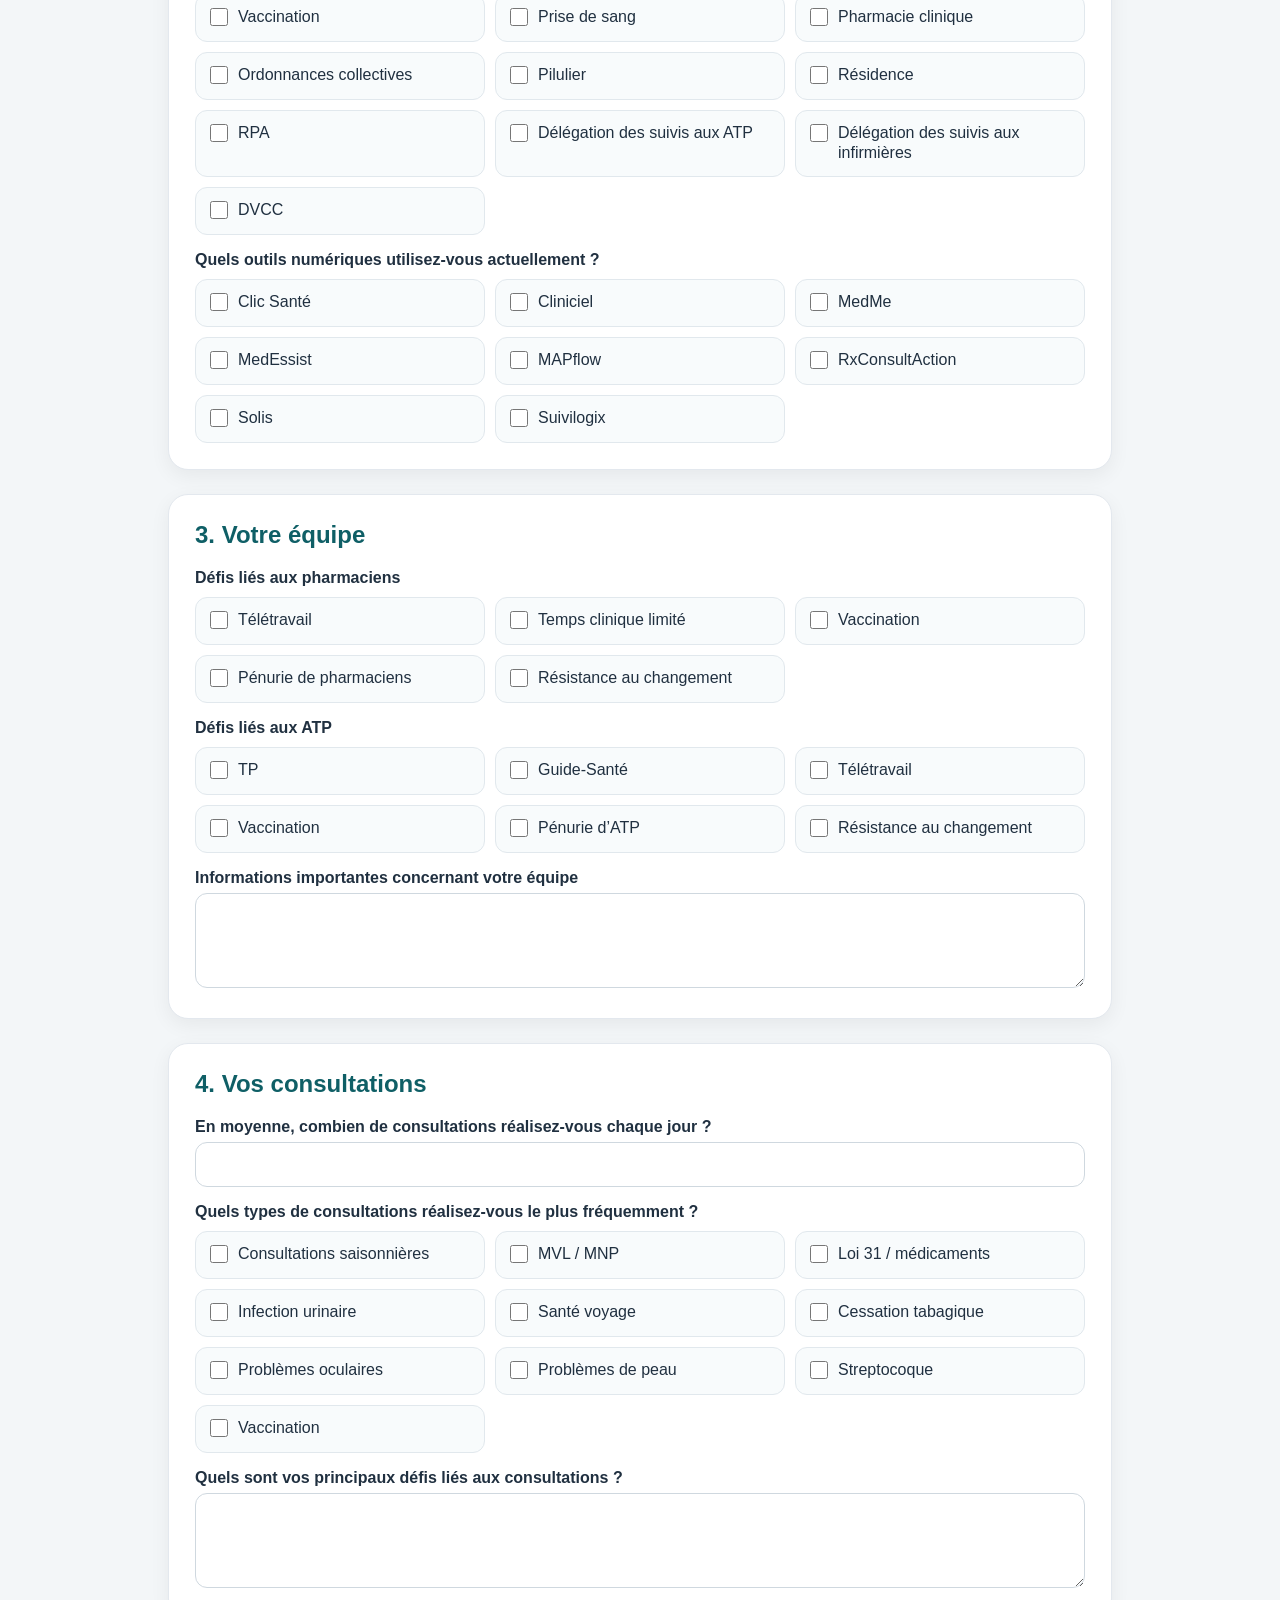
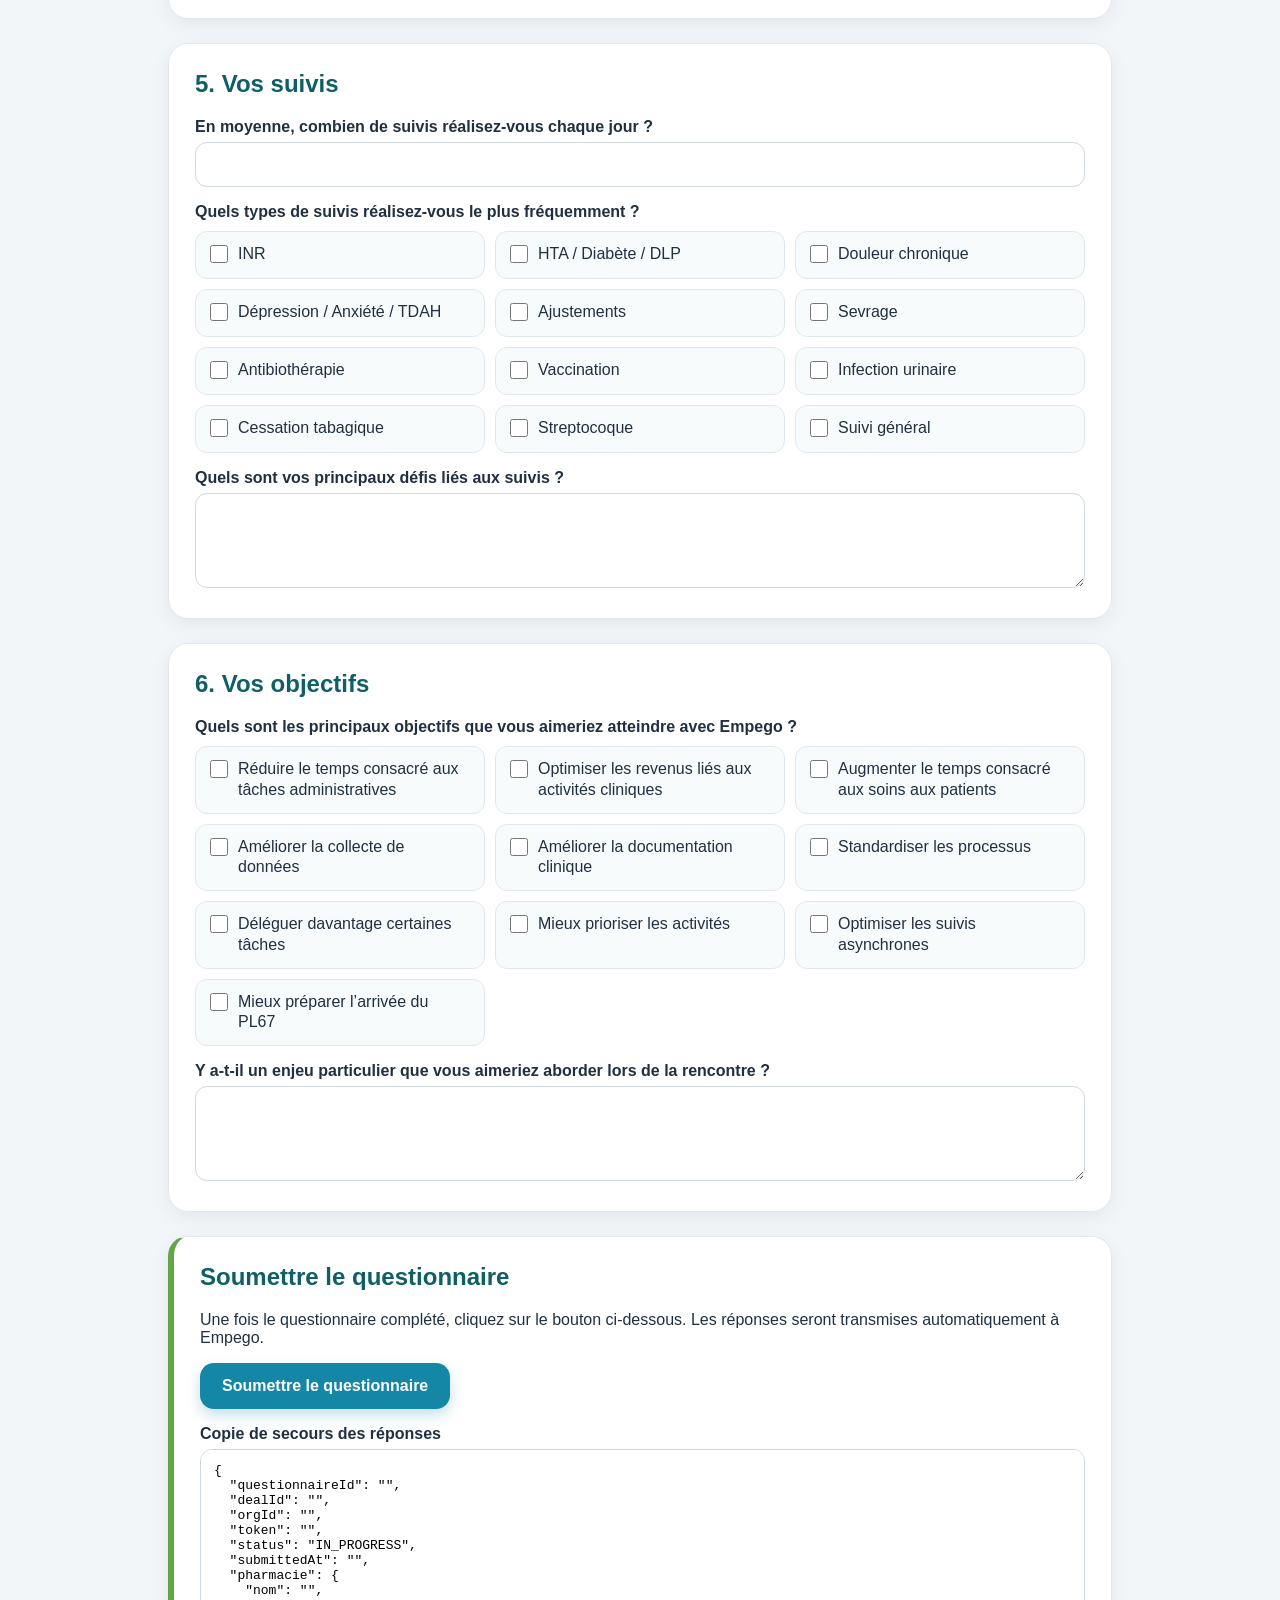
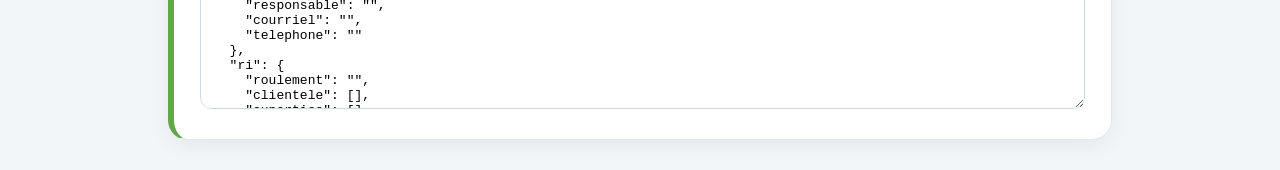
==== commit 1fb7c2eb: "Mise à jour app.js et index.html" ====
--- a/index.html
+++ b/index.html
@@ -10,7 +10,7 @@
 <body>
 <header class="hero">
   <img src="logo-empego.png" alt="Empego" class="logo" />
-  <h1>Questionnaire préparatoire V3 TEST123</h1>
+  <h1>Questionnaire préparatoire V3</h1>
   <p>Rencontre Initiale Empego</p>
   <div class="badge">⏱ Temps estimé : 5 à 10 minutes</div>
 </header>
